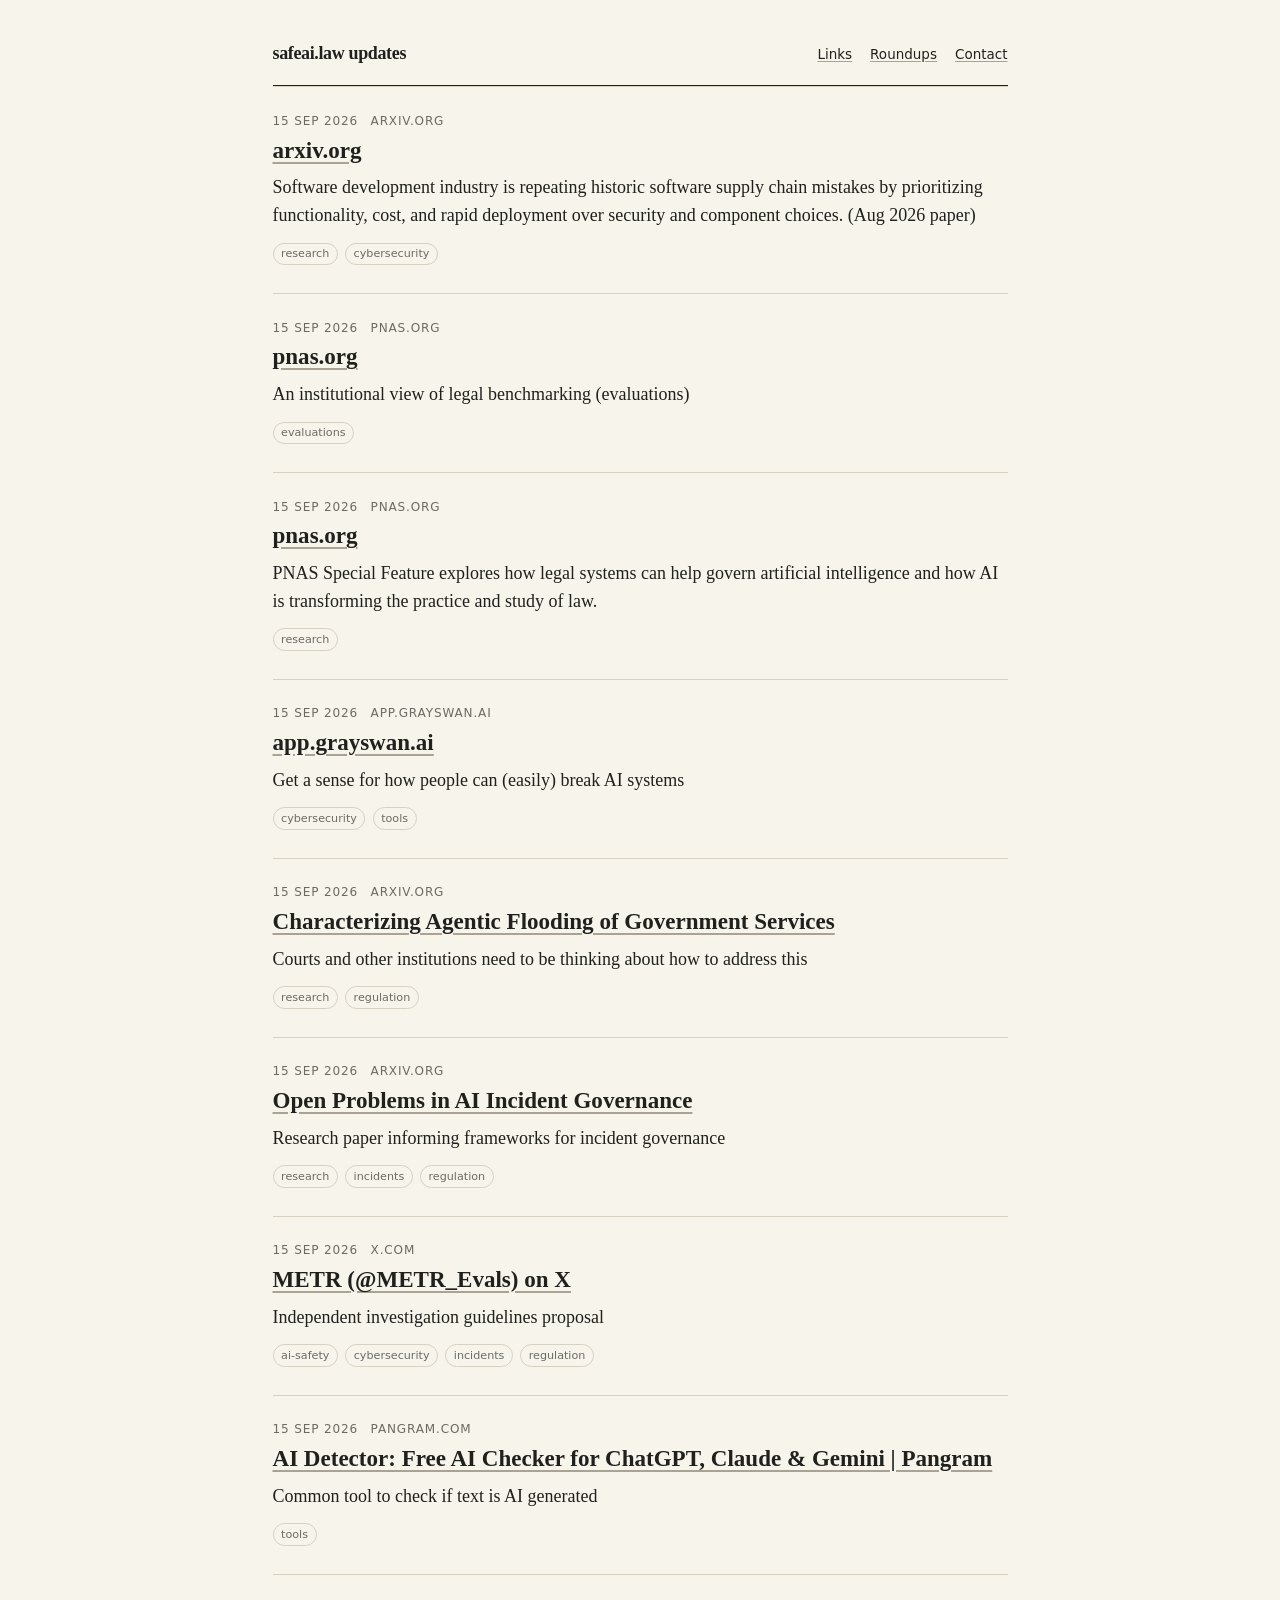
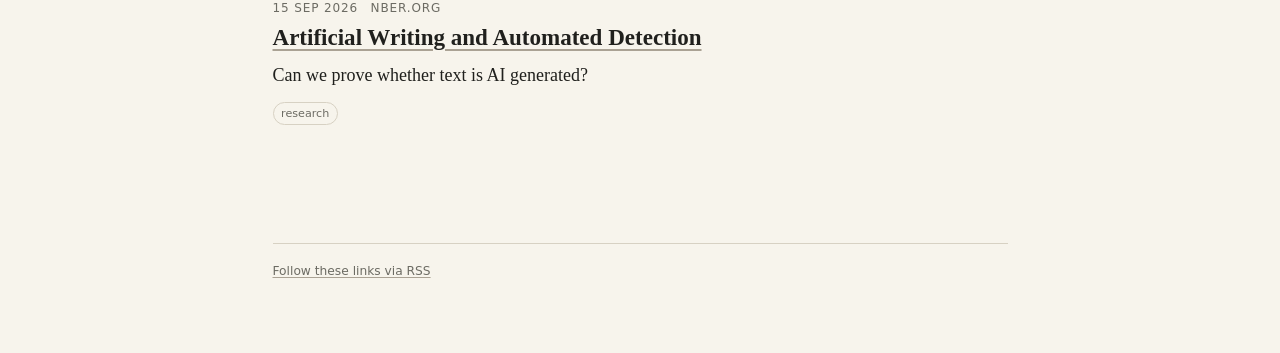
==== index.html @ 0a4dc965 "Publish links from review inbox" ====
<!doctype html>
<html lang="en">
<head>
  <meta charset="utf-8">
  <meta name="viewport" content="width=device-width, initial-scale=1">
  <title>safeai.law updates</title>
  <meta name="description" content="Things worth reading, watching, or keeping.">
  <link rel="canonical" href="https://mrmarmac.github.io/assorted-links/">
  <link rel="alternate" type="application/rss+xml" title="safeai.law updates" href="feed.xml">
  <link rel="stylesheet" href="styles.css">
</head>
<body>
  <header class="masthead">
    <a class="site-name" href="">safeai.law updates</a>
    <nav><a href="">Links</a><a href="roundups/">Roundups</a><a href="https://radzaj.com/">Contact</a></nav>
  </header>
  <main><section aria-label="Latest links"><article class="link-entry">
  <div class="link-meta"><time datetime="2026-09-15T05:50:39+00:00">15 Sep 2026</time><span>arxiv.org</span></div>
  <h2><a href="https://arxiv.org/pdf/2607.16660">arxiv.org</a></h2>
  <p class="commentary">Software development industry is repeating historic software
supply chain mistakes by prioritizing functionality, cost, and rapid deployment over security and component choices. (Aug 2026 paper)</p>
  <div class="topics"><span class="topic">research</span><span class="topic">cybersecurity</span></div>
</article><article class="link-entry">
  <div class="link-meta"><time datetime="2026-09-15T05:44:24+00:00">15 Sep 2026</time><span>pnas.org</span></div>
  <h2><a href="https://www.pnas.org/doi/epdf/10.1073/pnas.2509757122">pnas.org</a></h2>
  <p class="commentary">An institutional view of legal benchmarking (evaluations)</p>
  <div class="topics"><span class="topic">evaluations</span></div>
</article><article class="link-entry">
  <div class="link-meta"><time datetime="2026-09-15T05:43:00+00:00">15 Sep 2026</time><span>pnas.org</span></div>
  <h2><a href="https://www.pnas.org/topic/584">pnas.org</a></h2>
  <p class="commentary">PNAS Special Feature explores how legal systems can help govern artificial intelligence and how AI is transforming the practice and study of law.</p>
  <div class="topics"><span class="topic">research</span></div>
</article><article class="link-entry">
  <div class="link-meta"><time datetime="2026-09-15T05:40:34+00:00">15 Sep 2026</time><span>app.grayswan.ai</span></div>
  <h2><a href="https://app.grayswan.ai/arena">app.grayswan.ai</a></h2>
  <p class="commentary">Get a sense for how people can (easily) break AI systems</p>
  <div class="topics"><span class="topic">cybersecurity</span><span class="topic">tools</span></div>
</article><article class="link-entry">
  <div class="link-meta"><time datetime="2026-09-15T05:38:09+00:00">15 Sep 2026</time><span>arxiv.org</span></div>
  <h2><a href="https://arxiv.org/abs/2608.16603">Characterizing Agentic Flooding of Government Services</a></h2>
  <p class="commentary">Courts and other institutions need to be thinking about how to address this</p>
  <div class="topics"><span class="topic">research</span><span class="topic">regulation</span></div>
</article><article class="link-entry">
  <div class="link-meta"><time datetime="2026-09-15T04:06:55+00:00">15 Sep 2026</time><span>arxiv.org</span></div>
  <h2><a href="https://arxiv.org/abs/2607.05163">Open Problems in AI Incident Governance</a></h2>
  <p class="commentary">Research paper informing frameworks for incident governance</p>
  <div class="topics"><span class="topic">research</span><span class="topic">incidents</span><span class="topic">regulation</span></div>
</article><article class="link-entry">
  <div class="link-meta"><time datetime="2026-09-15T04:04:23+00:00">15 Sep 2026</time><span>x.com</span></div>
  <h2><a href="https://x.com/METR_Evals/status/2082316155960885276?s=20">METR (@METR_Evals) on X</a></h2>
  <p class="commentary">Independent investigation guidelines proposal</p>
  <div class="topics"><span class="topic">ai-safety</span><span class="topic">cybersecurity</span><span class="topic">incidents</span><span class="topic">regulation</span></div>
</article><article class="link-entry">
  <div class="link-meta"><time datetime="2026-09-15T04:01:01+00:00">15 Sep 2026</time><span>pangram.com</span></div>
  <h2><a href="https://www.pangram.com/">AI Detector: Free AI Checker for ChatGPT, Claude &amp; Gemini | Pangram</a></h2>
  <p class="commentary">Common tool to check if text is AI generated</p>
  <div class="topics"><span class="topic">tools</span></div>
</article><article class="link-entry">
  <div class="link-meta"><time datetime="2026-09-15T03:54:27+00:00">15 Sep 2026</time><span>nber.org</span></div>
  <h2><a href="https://www.nber.org/papers/w34223">Artificial Writing and Automated Detection</a></h2>
  <p class="commentary">Can we prove whether text is AI generated?</p>
  <div class="topics"><span class="topic">research</span></div>
</article></section></main>
  <footer><a href="feed.xml">Follow these links via RSS</a></footer>
</body>
</html>
---- styles.css ----
:root { --ink:#20201d; --muted:#6c6b63; --paper:#f7f4ec; --rule:#d7d1c3; --accent:#9a3412; }
* { box-sizing:border-box; }
html { font-size:18px; }
body { margin:0 auto; max-width:780px; padding:2.2rem 1.25rem 4rem; color:var(--ink); background:var(--paper); font-family:Georgia, 'Times New Roman', serif; line-height:1.55; }
a { color:inherit; text-decoration-color:#aaa294; text-underline-offset:.18em; }
a:hover { color:var(--accent); text-decoration-color:var(--accent); }
.masthead { display:flex; justify-content:space-between; align-items:baseline; gap:1rem; padding-bottom:1rem; border-bottom:1px solid var(--ink); }
.site-name { font-weight:700; text-decoration:none; letter-spacing:-.02em; }
nav { display:flex; gap:1rem; font-family:ui-sans-serif,system-ui,sans-serif; font-size:.75rem; }
.intro { margin:4.5rem 0 3.5rem; max-width:34rem; }
.eyebrow,.link-meta,.topics,.roundup-count,footer { font-family:ui-sans-serif,system-ui,sans-serif; }
.eyebrow { color:var(--accent); font-size:.7rem; font-weight:700; letter-spacing:.12em; text-transform:uppercase; }
h1 { margin:.4rem 0 .8rem; font-size:clamp(2.7rem,9vw,5.4rem); line-height:.9; letter-spacing:-.055em; font-weight:500; }
.intro p { color:var(--muted); font-size:1.08rem; }
.link-entry { padding:1.35rem 0 1.55rem; border-top:1px solid var(--rule); }
.link-entry h2 { margin:.28rem 0; font-size:1.28rem; line-height:1.25; }
.link-meta { display:flex; gap:.7rem; color:var(--muted); font-size:.67rem; text-transform:uppercase; letter-spacing:.07em; }
.commentary { margin:.55rem 0; }
.topics { display:flex; gap:.4rem; flex-wrap:wrap; margin-top:.7rem; }
.topic { padding:.1rem .42rem; border:1px solid var(--rule); border-radius:2rem; color:var(--muted); font-size:.62rem; }
.section-title { margin:3rem 0 .5rem; font-size:.8rem; font-family:ui-sans-serif,system-ui,sans-serif; text-transform:uppercase; letter-spacing:.09em; color:var(--accent); }
.roundup-list { list-style:none; padding:0; margin:2rem 0; border-top:1px solid var(--rule); }
.roundup-list li { display:flex; justify-content:space-between; padding:.8rem 0; border-bottom:1px solid var(--rule); }
.roundup-count { color:var(--muted); font-size:.75rem; }
footer { margin-top:5rem; padding-top:1rem; border-top:1px solid var(--rule); color:var(--muted); font-size:.68rem; }
@media (max-width:560px) { nav { gap:.6rem; } .intro { margin-top:3rem; } }
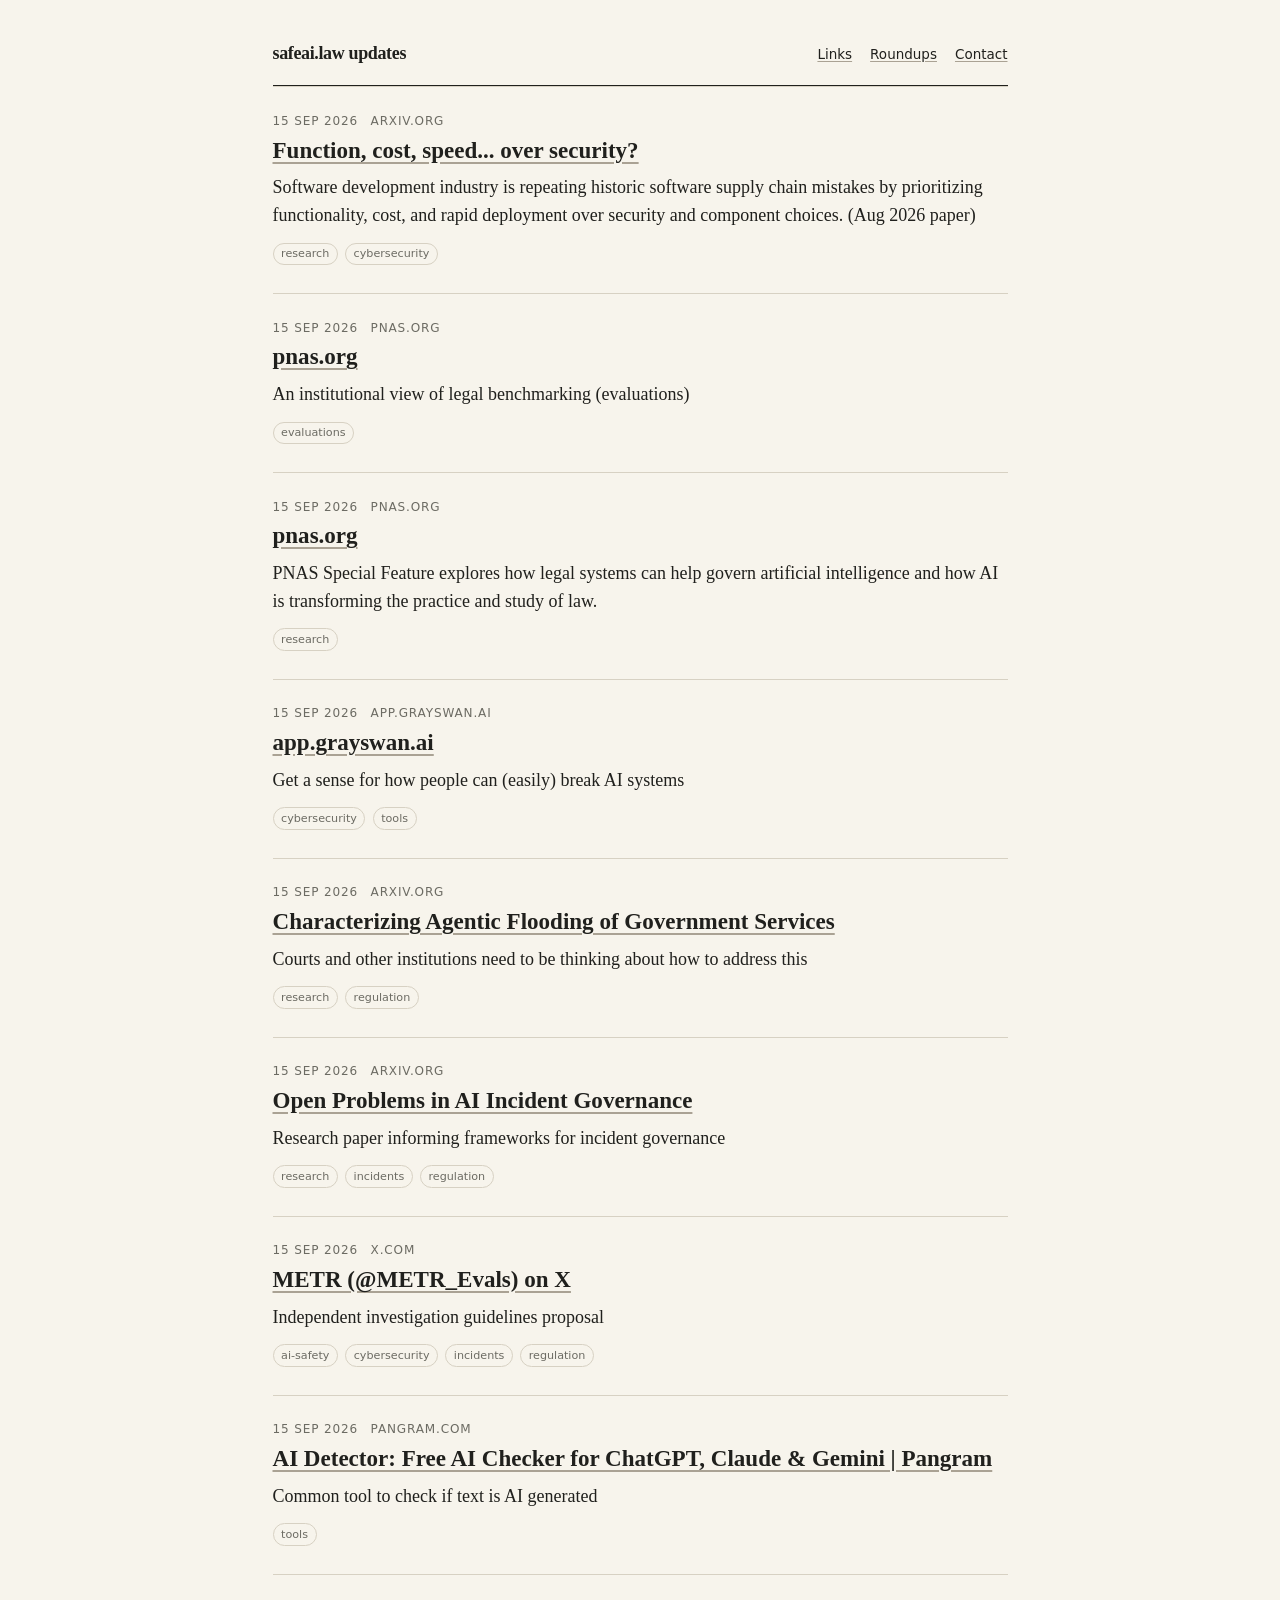
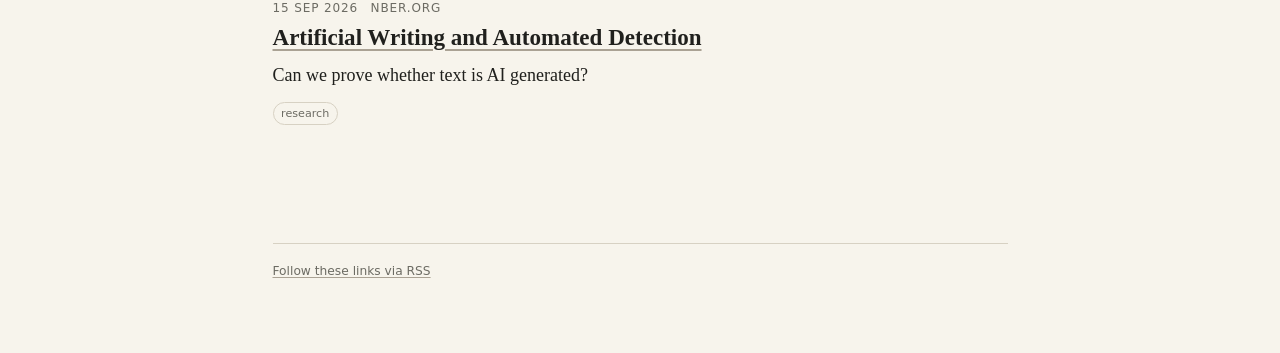
==== commit 6c9828e1: "Publish links from review inbox" ====
--- a/index.html
+++ b/index.html
@@ -15,8 +15,8 @@
     <nav><a href="">Links</a><a href="roundups/">Roundups</a><a href="https://radzaj.com/">Contact</a></nav>
   </header>
   <main><section aria-label="Latest links"><article class="link-entry">
-  <div class="link-meta"><time datetime="2026-09-15T05:50:39+00:00">15 Sep 2026</time><span>arxiv.org</span></div>
-  <h2><a href="https://arxiv.org/pdf/2607.16660">arxiv.org</a></h2>
+  <div class="link-meta"><time datetime="2026-09-15T05:50:54+00:00">15 Sep 2026</time><span>arxiv.org</span></div>
+  <h2><a href="https://arxiv.org/pdf/2607.16660">Function, cost, speed... over security?</a></h2>
   <p class="commentary">Software development industry is repeating historic software
 supply chain mistakes by prioritizing functionality, cost, and rapid deployment over security and component choices. (Aug 2026 paper)</p>
   <div class="topics"><span class="topic">research</span><span class="topic">cybersecurity</span></div>
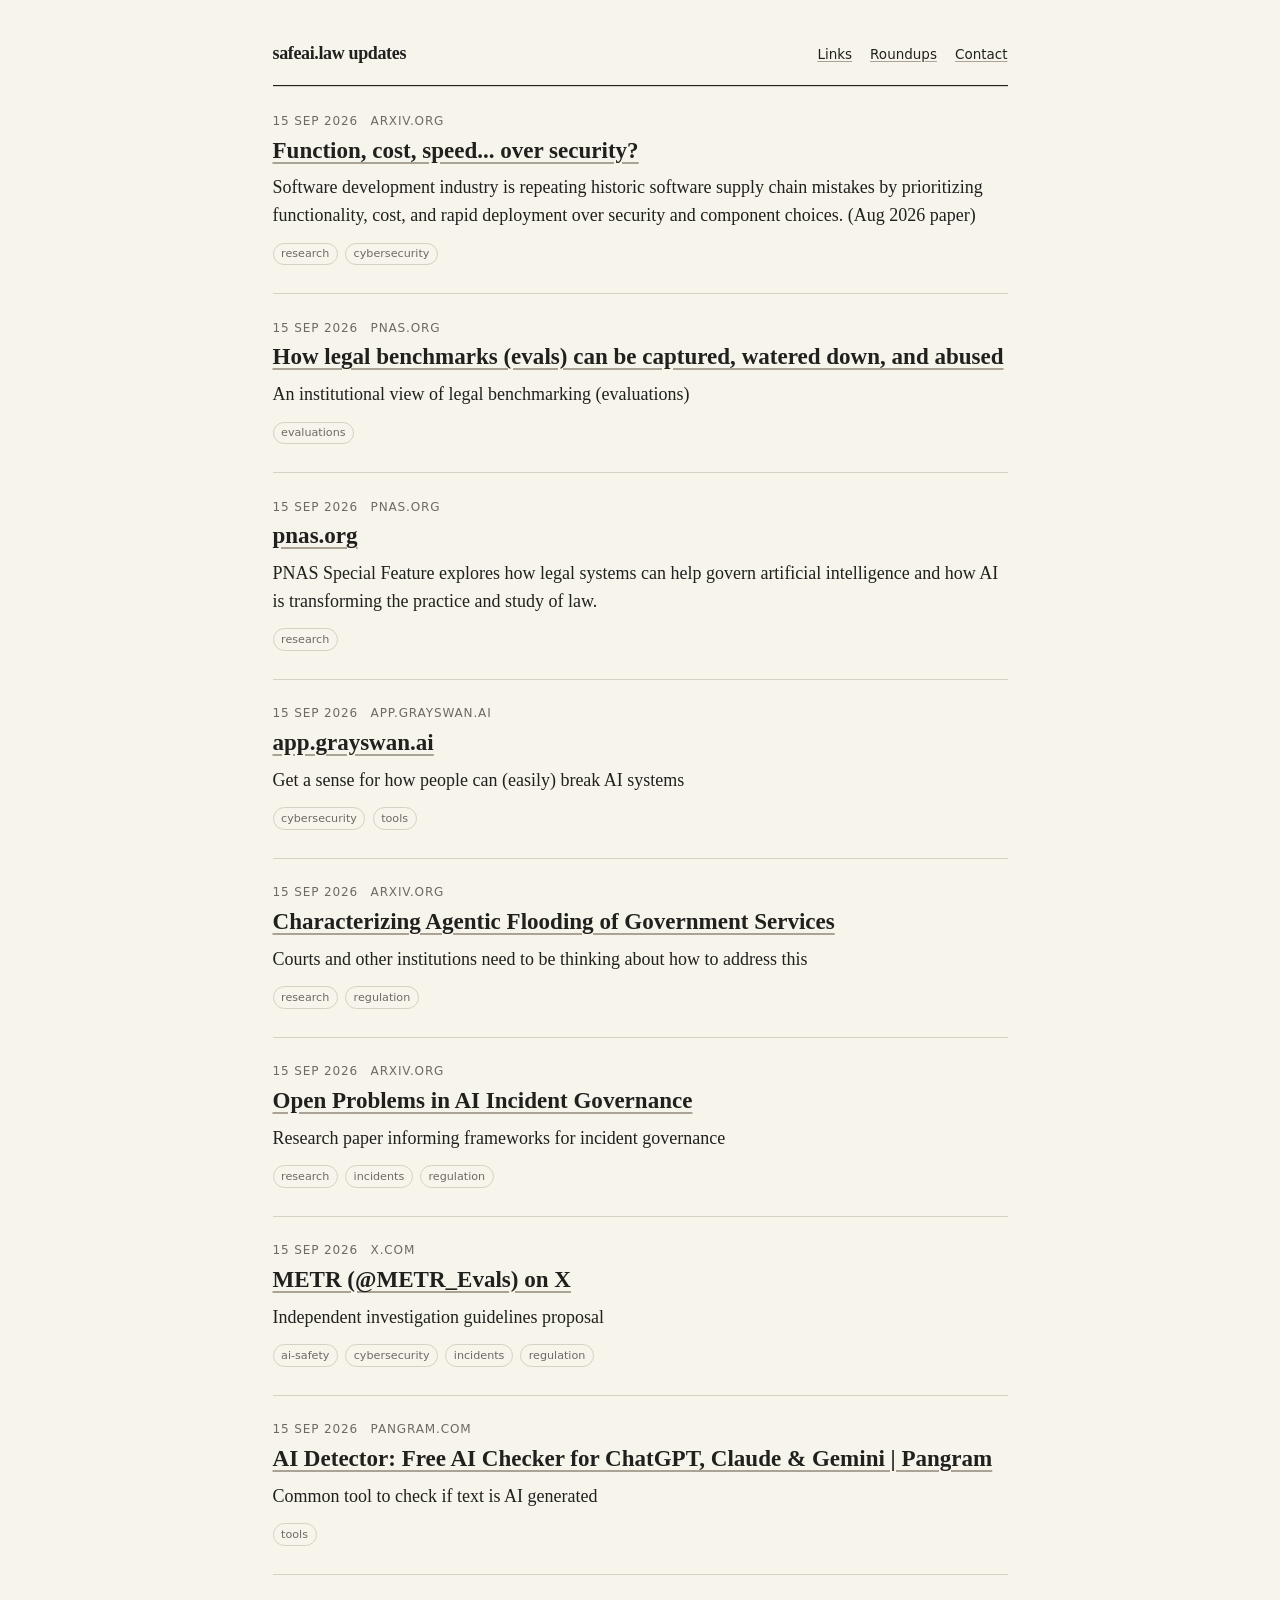
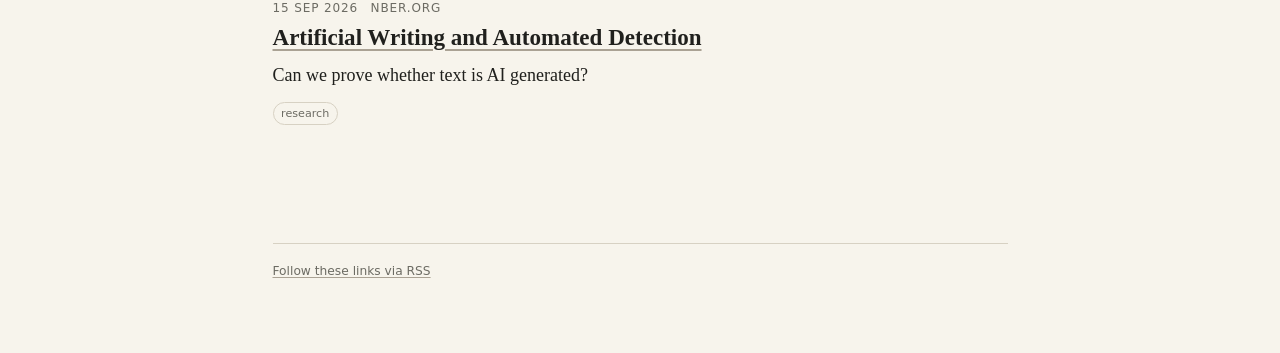
==== commit 1b5caae9: "Publish links from review inbox" ====
--- a/index.html
+++ b/index.html
@@ -22,7 +22,7 @@
   <div class="topics"><span class="topic">research</span><span class="topic">cybersecurity</span></div>
 </article><article class="link-entry">
   <div class="link-meta"><time datetime="2026-09-15T05:44:24+00:00">15 Sep 2026</time><span>pnas.org</span></div>
-  <h2><a href="https://www.pnas.org/doi/epdf/10.1073/pnas.2509757122">pnas.org</a></h2>
+  <h2><a href="https://www.pnas.org/doi/epdf/10.1073/pnas.2509757122">How legal benchmarks (evals) can be captured, watered down, and abused</a></h2>
   <p class="commentary">An institutional view of legal benchmarking (evaluations)</p>
   <div class="topics"><span class="topic">evaluations</span></div>
 </article><article class="link-entry">
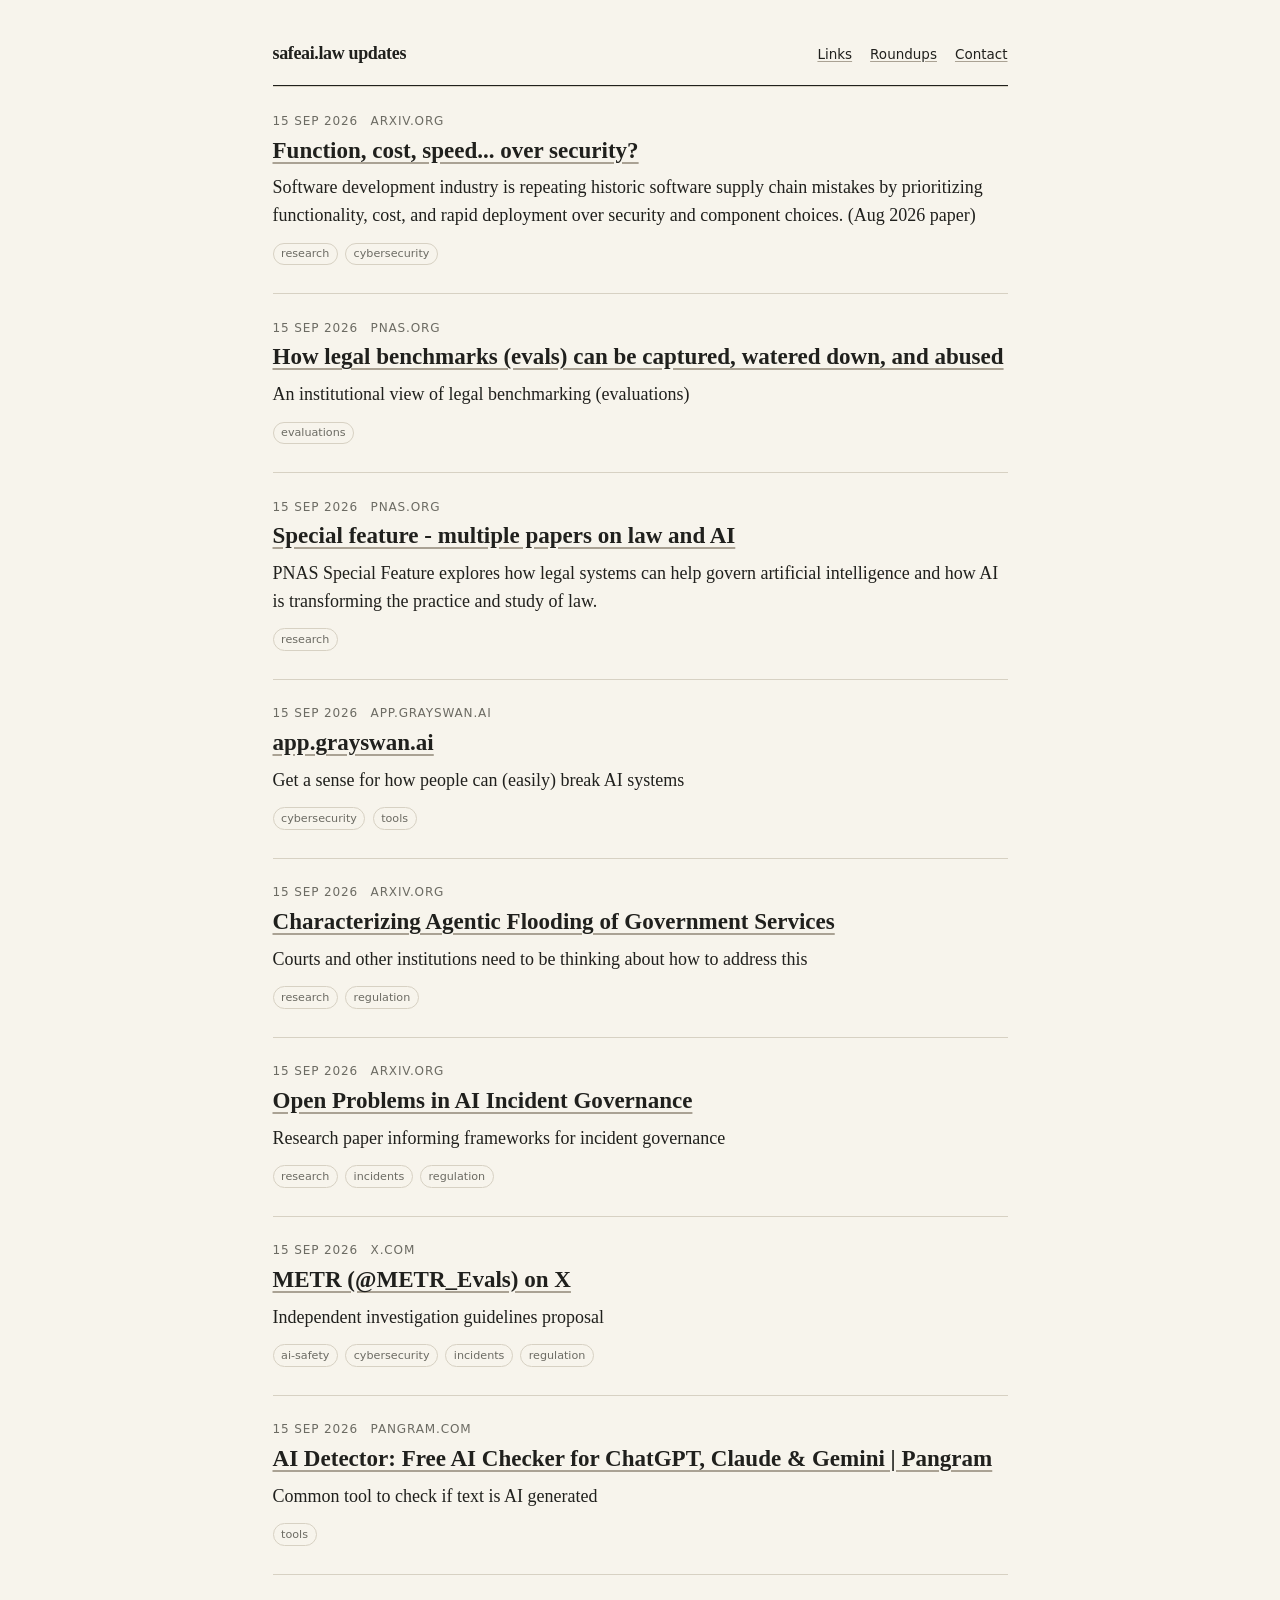
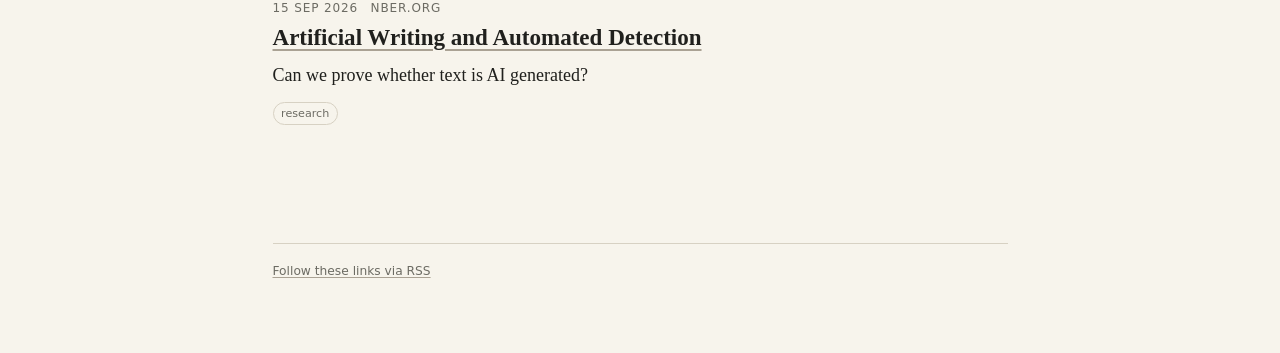
==== commit cac06c92: "Publish links from review inbox" ====
--- a/index.html
+++ b/index.html
@@ -27,7 +27,7 @@
   <div class="topics"><span class="topic">evaluations</span></div>
 </article><article class="link-entry">
   <div class="link-meta"><time datetime="2026-09-15T05:43:00+00:00">15 Sep 2026</time><span>pnas.org</span></div>
-  <h2><a href="https://www.pnas.org/topic/584">pnas.org</a></h2>
+  <h2><a href="https://www.pnas.org/topic/584">Special feature - multiple papers on law and AI</a></h2>
   <p class="commentary">PNAS Special Feature explores how legal systems can help govern artificial intelligence and how AI is transforming the practice and study of law.</p>
   <div class="topics"><span class="topic">research</span></div>
 </article><article class="link-entry">
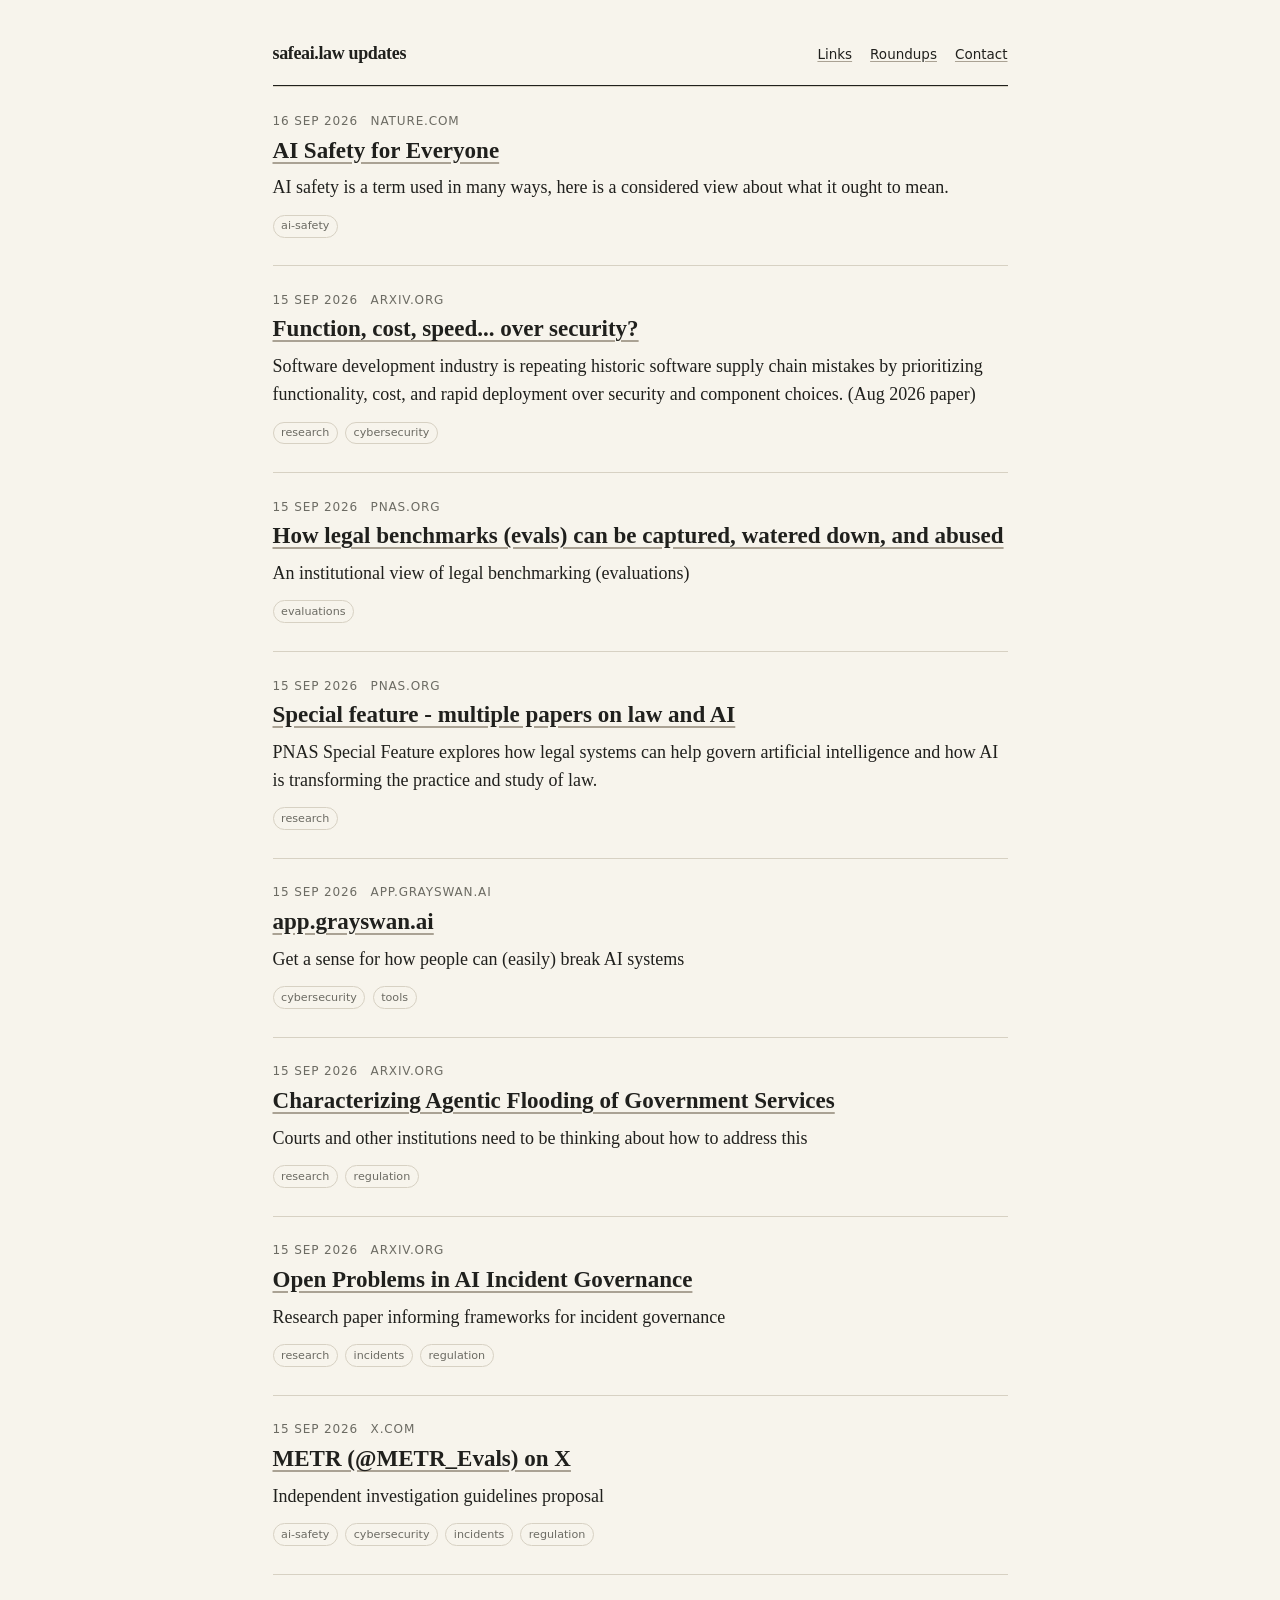
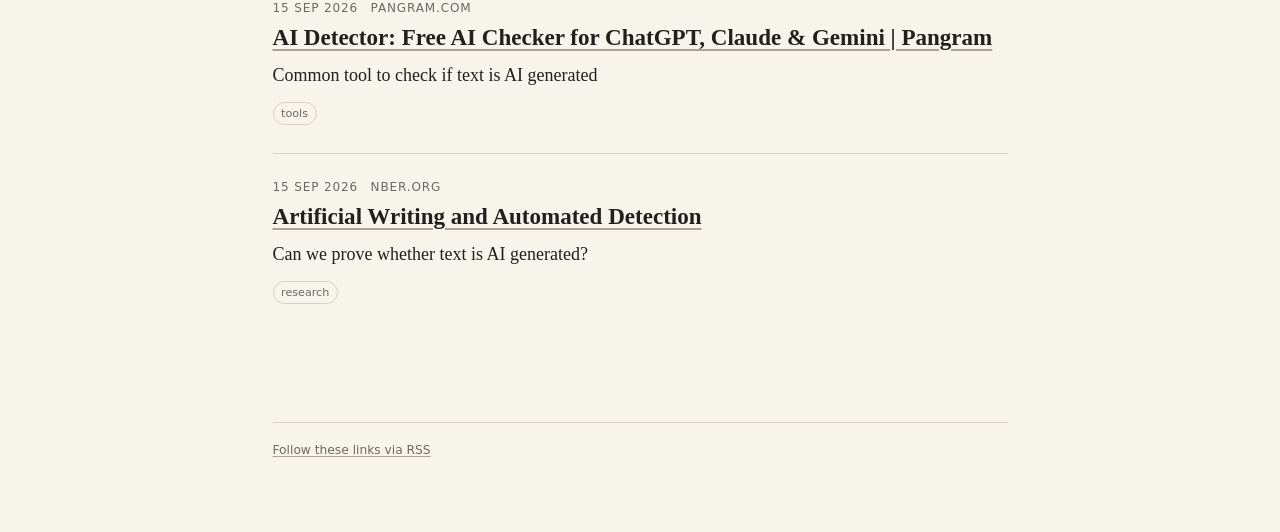
==== commit d2e1caf9: "Publish links from review inbox" ====
--- a/index.html
+++ b/index.html
@@ -15,6 +15,11 @@
     <nav><a href="">Links</a><a href="roundups/">Roundups</a><a href="https://radzaj.com/">Contact</a></nav>
   </header>
   <main><section aria-label="Latest links"><article class="link-entry">
+  <div class="link-meta"><time datetime="2026-09-16T19:00:18+00:00">16 Sep 2026</time><span>nature.com</span></div>
+  <h2><a href="https://www.nature.com/articles/s42256-025-01020-y.epdf?sharing_token=Z9BsAXteM26WJJ9_gLJlUNRgN0jAjWel9jnR3ZoTv0M2hBnl4BFV-fphuswXTnw0qVytOX-J9_AO8xbBtxfzUjDBxCcI8vvd3uLD0lFtA15WMs6KqPmCtv1K9arykdWt7s3sNEuWalV79z-AHAv5-xlUKGVLpLNxxCNW9pbXe5s%3D">AI Safety for Everyone</a></h2>
+  <p class="commentary">AI safety is a term used in many ways, here is a considered view about what it ought to mean.</p>
+  <div class="topics"><span class="topic">ai-safety</span></div>
+</article><article class="link-entry">
   <div class="link-meta"><time datetime="2026-09-15T05:50:54+00:00">15 Sep 2026</time><span>arxiv.org</span></div>
   <h2><a href="https://arxiv.org/pdf/2607.16660">Function, cost, speed... over security?</a></h2>
   <p class="commentary">Software development industry is repeating historic software
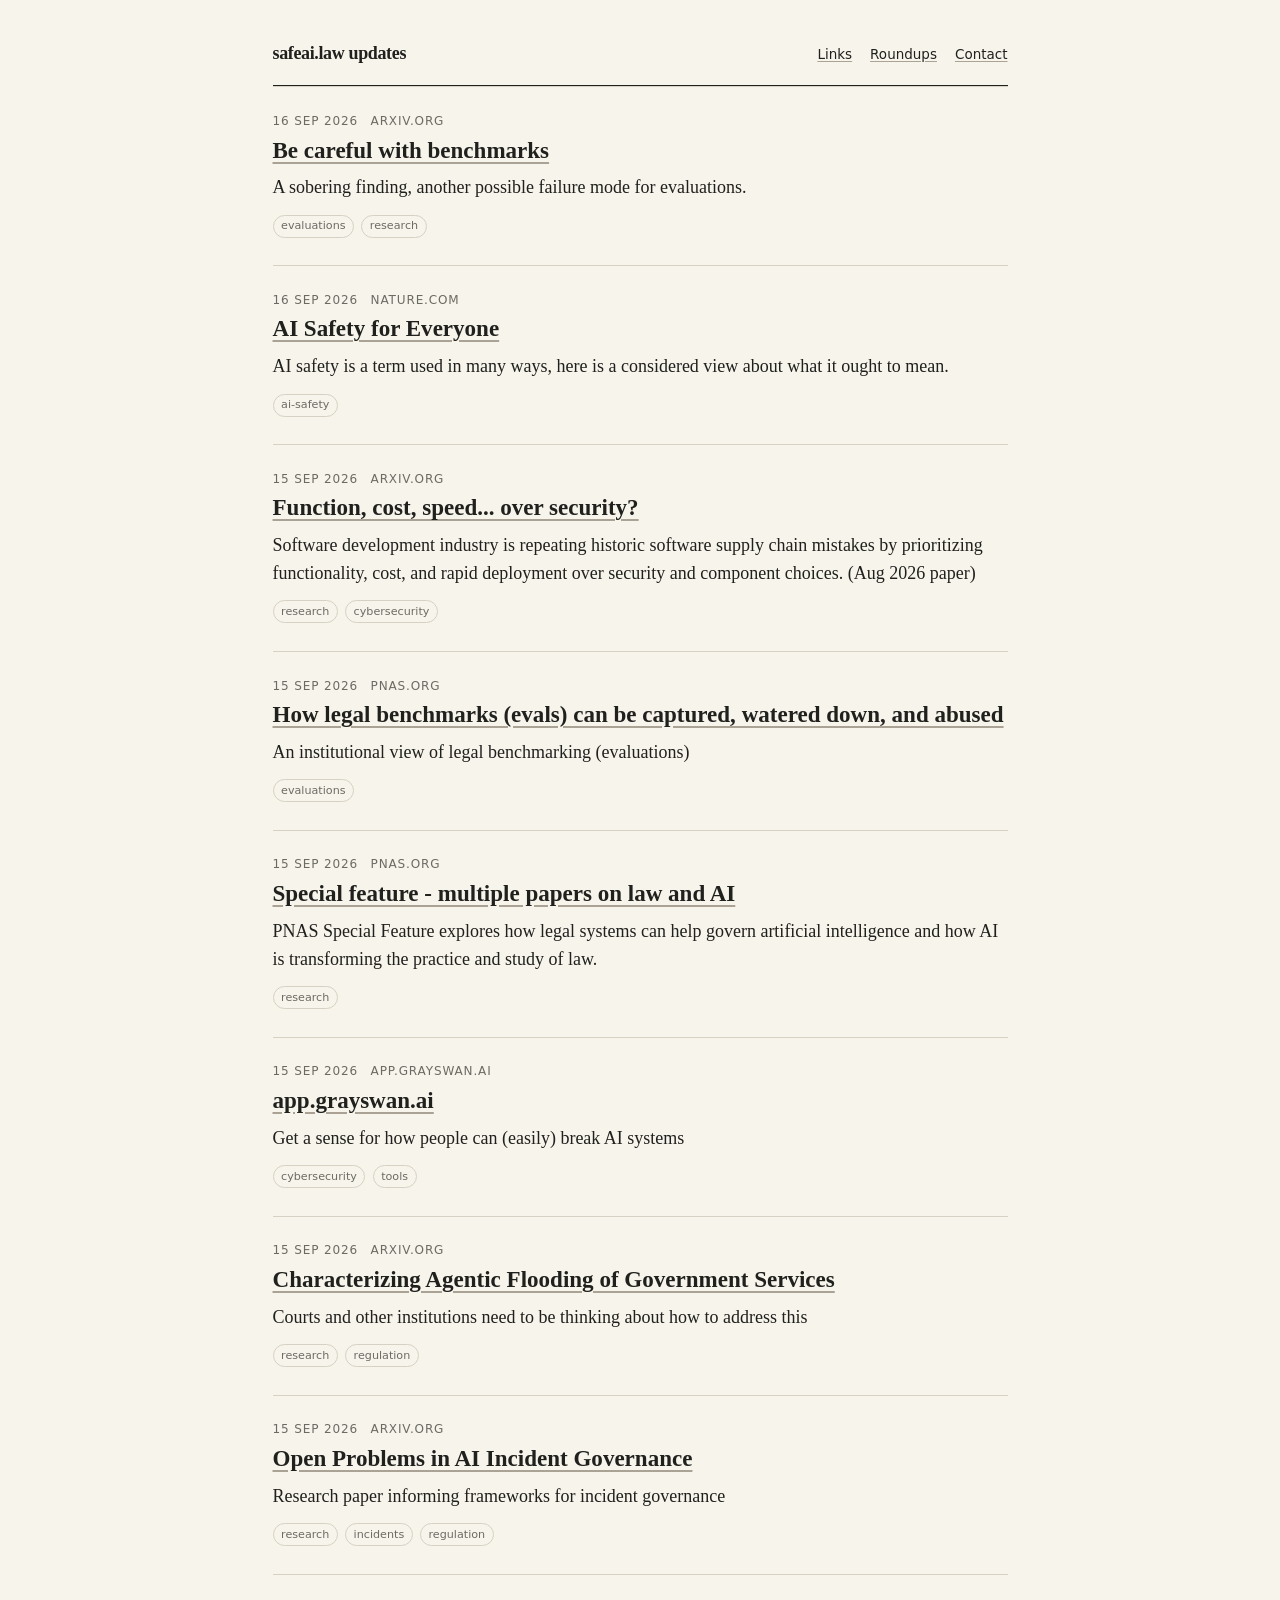
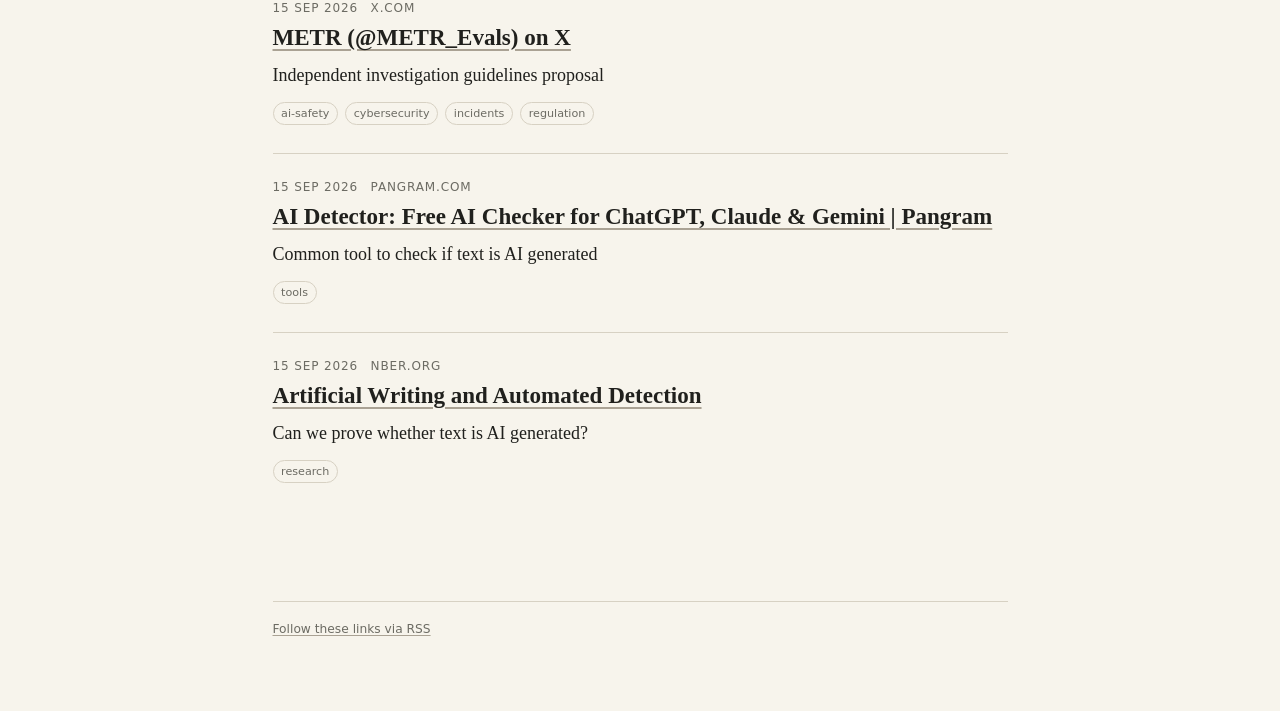
==== commit f610048a: "Publish links from review inbox" ====
--- a/index.html
+++ b/index.html
@@ -15,7 +15,12 @@
     <nav><a href="">Links</a><a href="roundups/">Roundups</a><a href="https://radzaj.com/">Contact</a></nav>
   </header>
   <main><section aria-label="Latest links"><article class="link-entry">
-  <div class="link-meta"><time datetime="2026-09-16T19:00:18+00:00">16 Sep 2026</time><span>nature.com</span></div>
+  <div class="link-meta"><time datetime="2026-09-16T19:08:18+00:00">16 Sep 2026</time><span>arxiv.org</span></div>
+  <h2><a href="https://arxiv.org/abs/2609.08861v1">Be careful with benchmarks</a></h2>
+  <p class="commentary">A sobering finding, another possible failure mode for evaluations.</p>
+  <div class="topics"><span class="topic">evaluations</span><span class="topic">research</span></div>
+</article><article class="link-entry">
+  <div class="link-meta"><time datetime="2026-09-16T19:00:39+00:00">16 Sep 2026</time><span>nature.com</span></div>
   <h2><a href="https://www.nature.com/articles/s42256-025-01020-y.epdf?sharing_token=Z9BsAXteM26WJJ9_gLJlUNRgN0jAjWel9jnR3ZoTv0M2hBnl4BFV-fphuswXTnw0qVytOX-J9_AO8xbBtxfzUjDBxCcI8vvd3uLD0lFtA15WMs6KqPmCtv1K9arykdWt7s3sNEuWalV79z-AHAv5-xlUKGVLpLNxxCNW9pbXe5s%3D">AI Safety for Everyone</a></h2>
   <p class="commentary">AI safety is a term used in many ways, here is a considered view about what it ought to mean.</p>
   <div class="topics"><span class="topic">ai-safety</span></div>
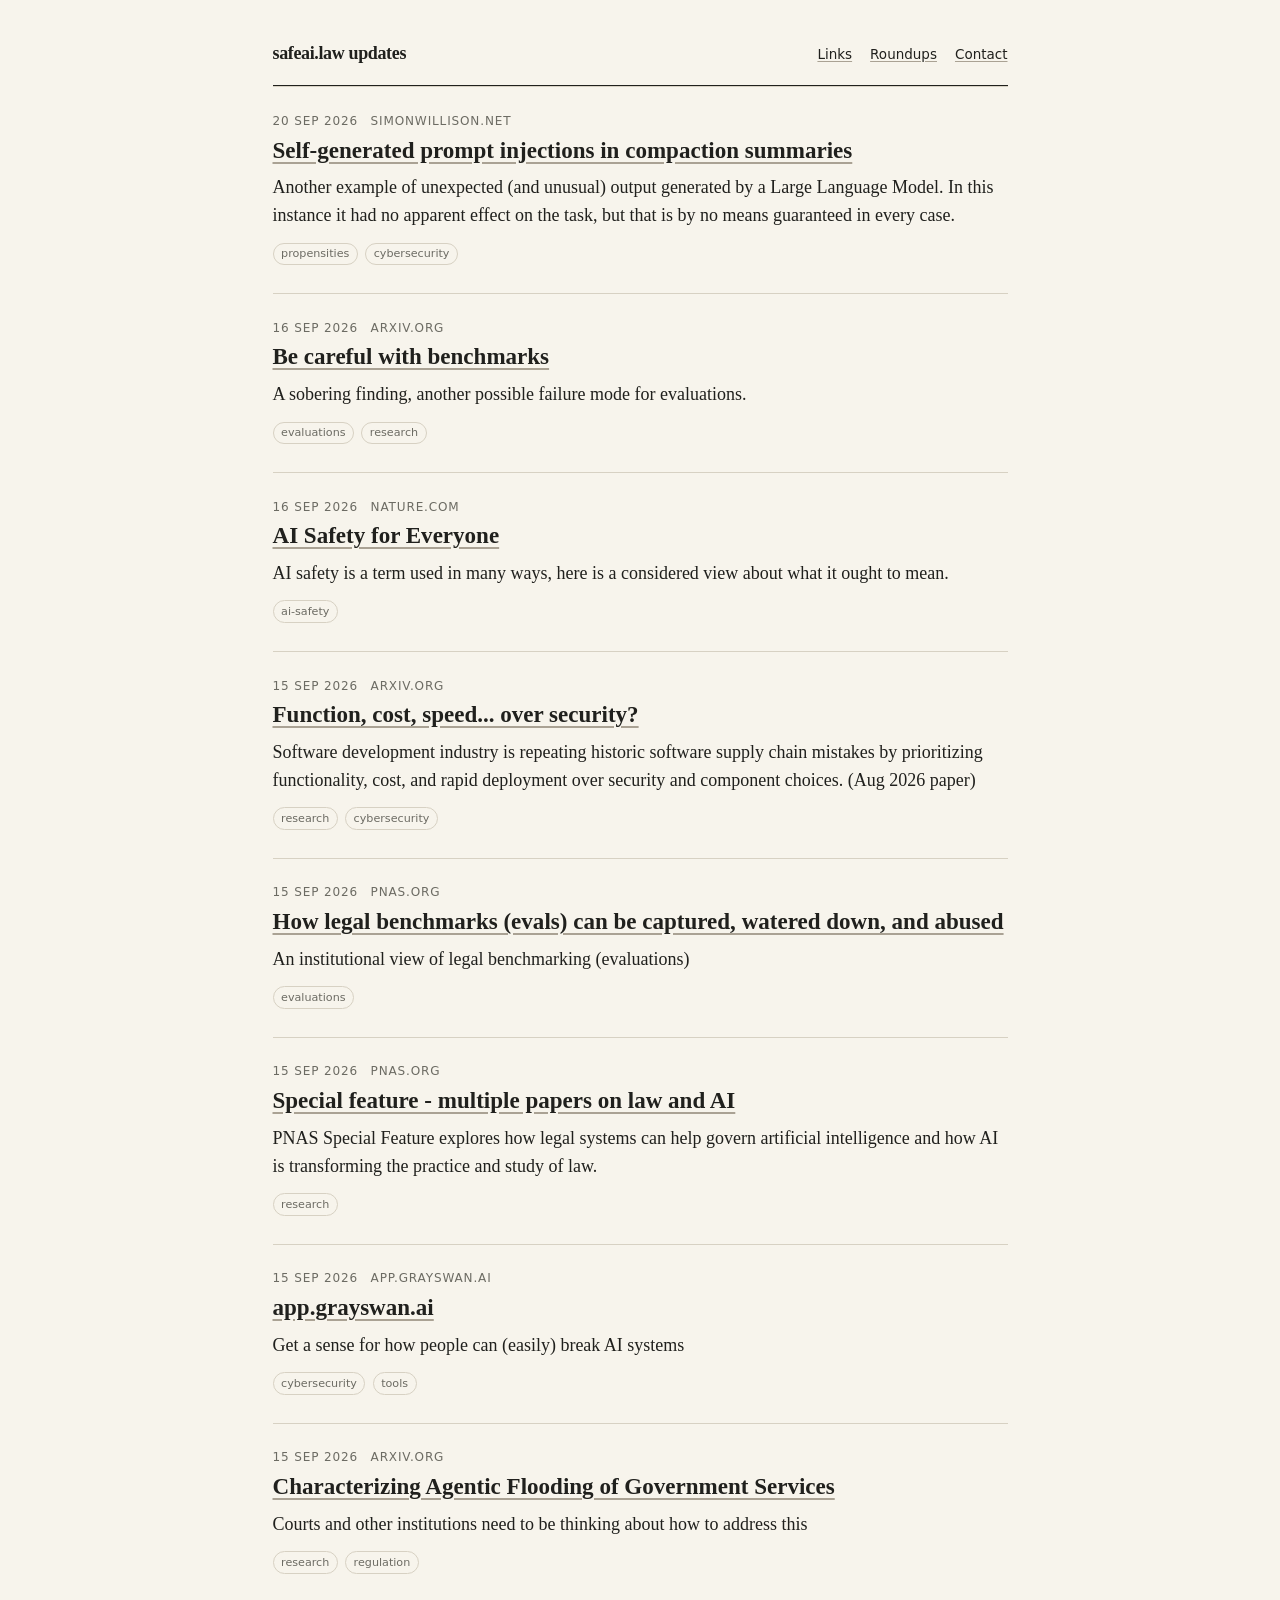
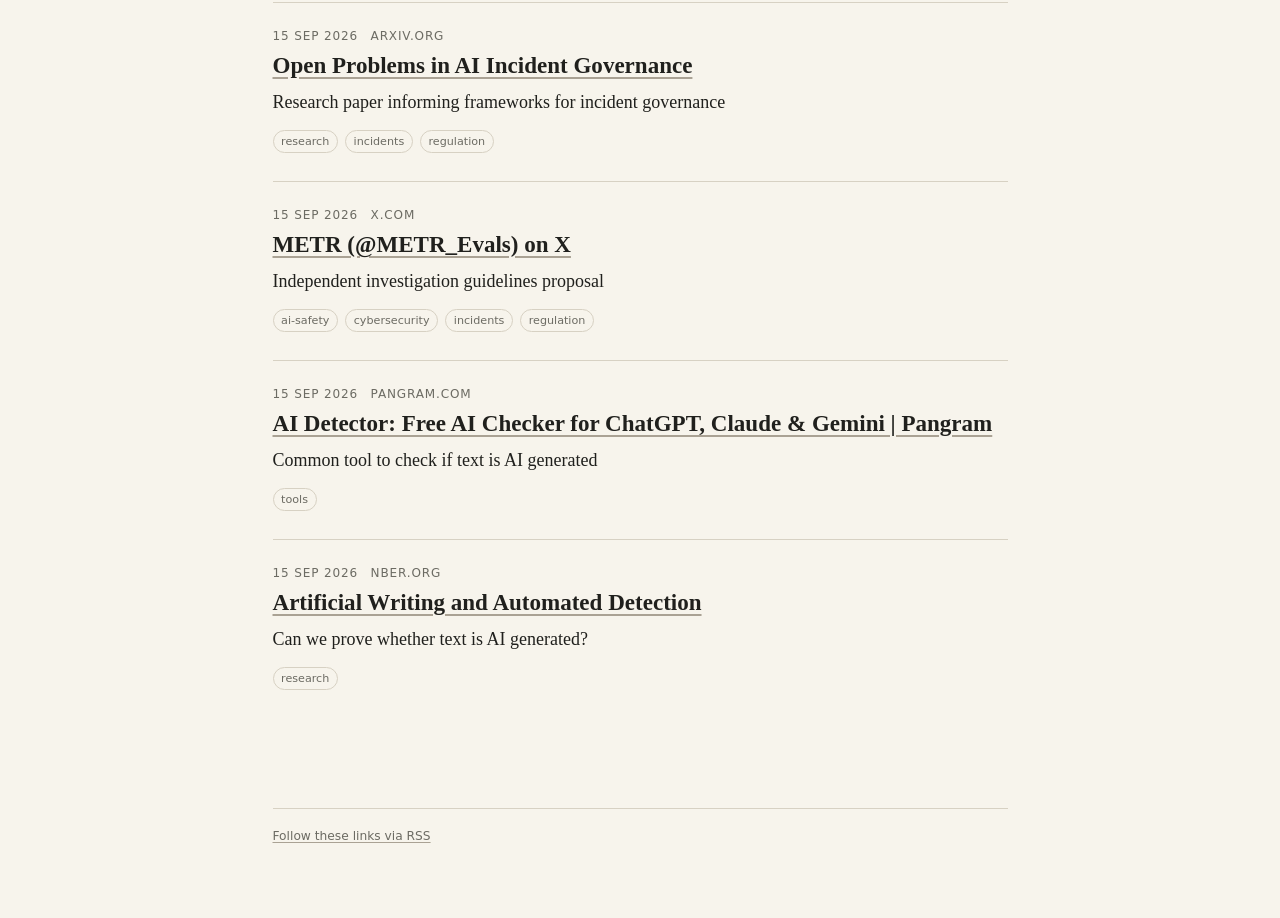
==== commit 18449eff: "Publish links from review inbox" ====
--- a/index.html
+++ b/index.html
@@ -15,7 +15,12 @@
     <nav><a href="">Links</a><a href="roundups/">Roundups</a><a href="https://radzaj.com/">Contact</a></nav>
   </header>
   <main><section aria-label="Latest links"><article class="link-entry">
-  <div class="link-meta"><time datetime="2026-09-16T19:08:18+00:00">16 Sep 2026</time><span>arxiv.org</span></div>
+  <div class="link-meta"><time datetime="2026-09-20T06:59:46+00:00">20 Sep 2026</time><span>simonwillison.net</span></div>
+  <h2><a href="https://simonwillison.net/2026/Sep/17/compaction-summaries">Self-generated prompt injections in compaction summaries</a></h2>
+  <p class="commentary">Another example of unexpected (and unusual) output generated by a Large Language Model. In this instance it had no apparent effect on the task, but that is by no means guaranteed in every case.</p>
+  <div class="topics"><span class="topic">propensities</span><span class="topic">cybersecurity</span></div>
+</article><article class="link-entry">
+  <div class="link-meta"><time datetime="2026-09-16T19:08:34+00:00">16 Sep 2026</time><span>arxiv.org</span></div>
   <h2><a href="https://arxiv.org/abs/2609.08861v1">Be careful with benchmarks</a></h2>
   <p class="commentary">A sobering finding, another possible failure mode for evaluations.</p>
   <div class="topics"><span class="topic">evaluations</span><span class="topic">research</span></div>
